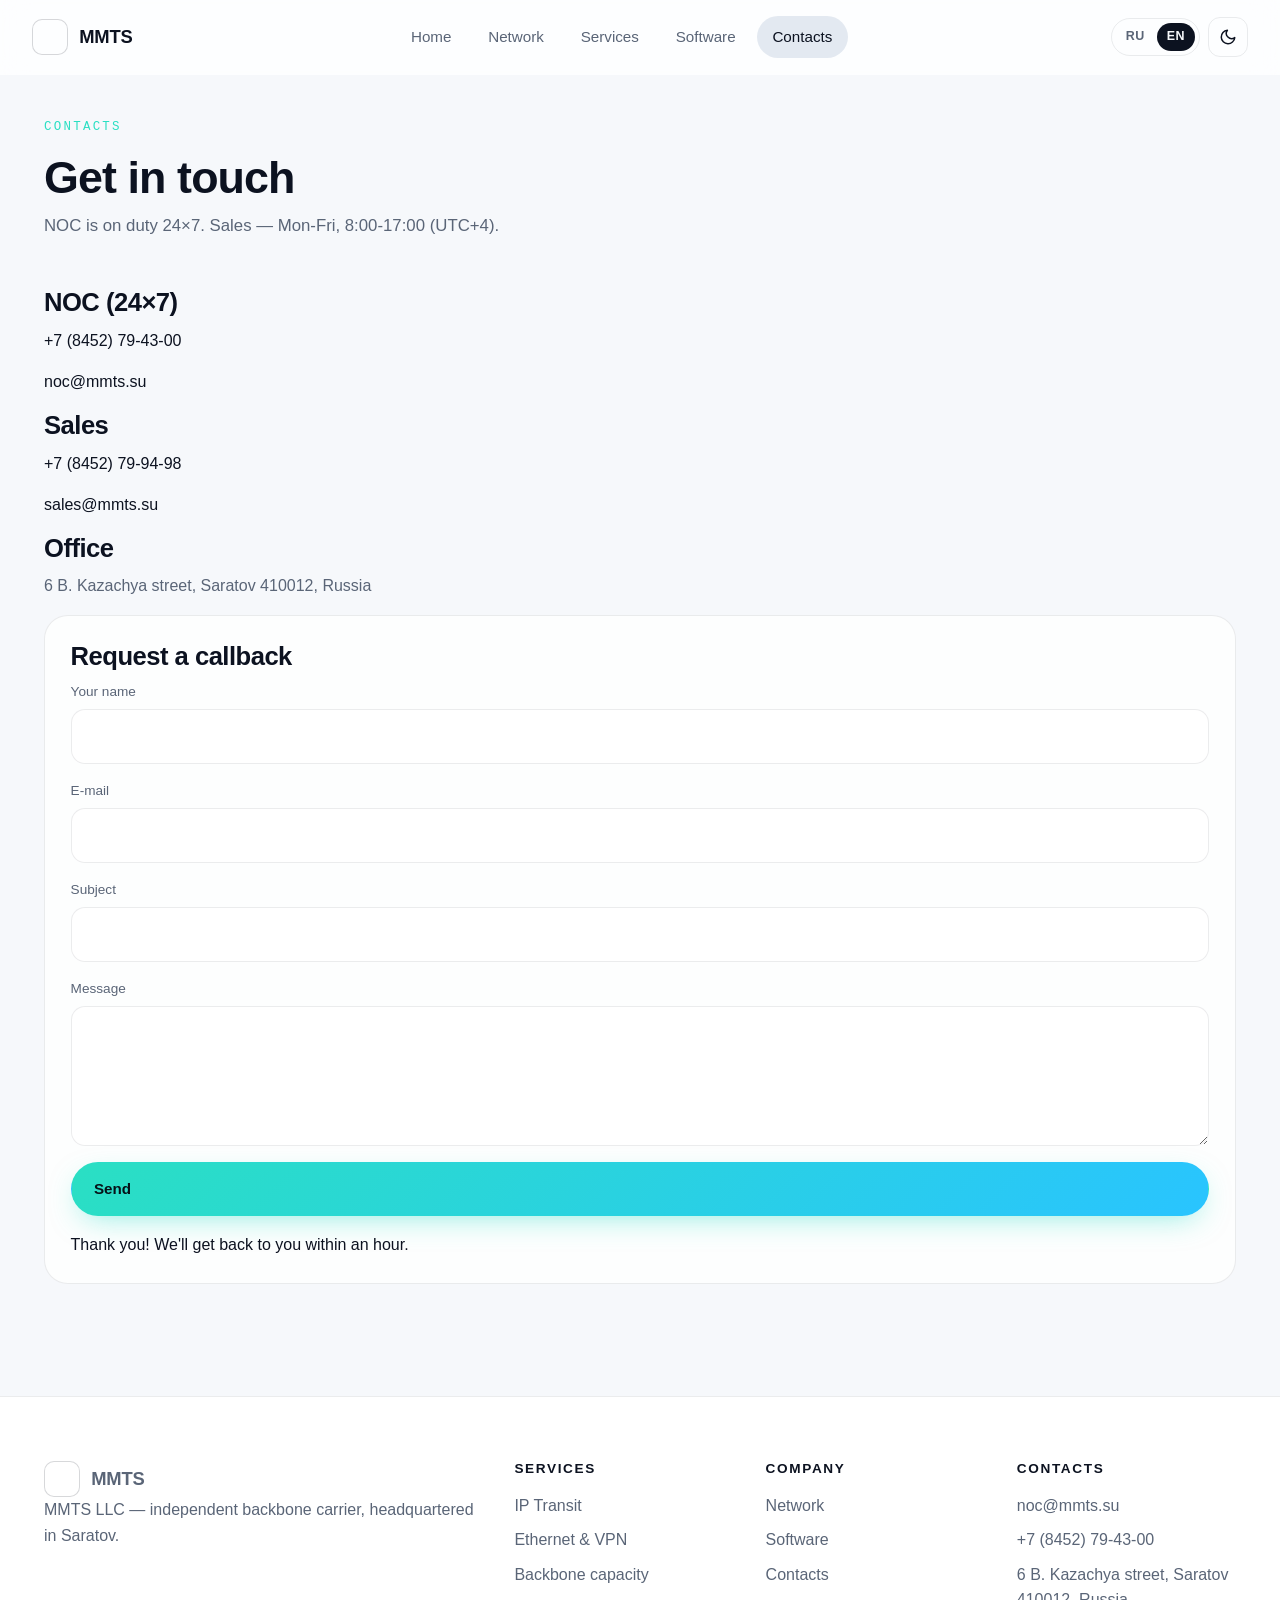
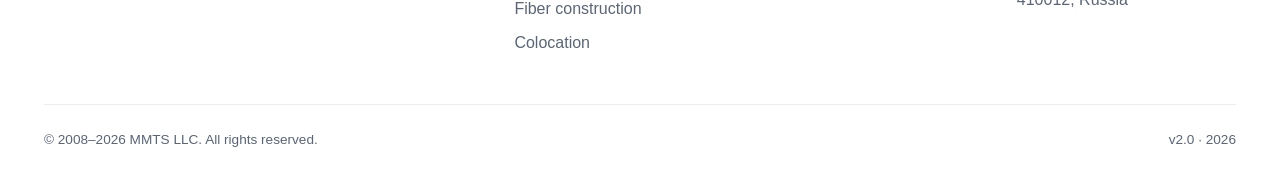
==== contacts.html @ 257562f2 "Improve globe visuals, stability, and branding assets" ====
<!doctype html>
<html lang="ru" data-theme="dark">
<head>
  <meta charset="utf-8" />
  <meta http-equiv="X-UA-Compatible" content="IE=edge" />
  <meta name="viewport" content="width=device-width, initial-scale=1, viewport-fit=cover" />
  <meta name="referrer" content="strict-origin-when-cross-origin" />
  <meta name="color-scheme" content="dark light" />
  <meta http-equiv="Content-Security-Policy"
        content="default-src 'self';
                 base-uri 'self';
                 object-src 'none';
                 frame-ancestors 'none';
                 form-action 'self' mailto:;
                 img-src 'self' data: blob: https://unpkg.com https://mmts.su http://mmts.su;
                 font-src 'self' data:;
                 style-src 'self';
                 script-src 'self';
                 connect-src 'self';
                 worker-src 'self' blob:;
                 upgrade-insecure-requests" />

  <title data-i18n="meta.title.contacts">Контакты — MMTS</title>
  <meta name="description" content="Contact MMTS — NOC 24/7, sales, office in Saratov." />

  <link rel="icon" href="http://mmts.su/wp-content/uploads/2016/11/favicon.png" />
  <link rel="stylesheet" href="assets/css/style.css" />
  <style>
    .ct-grid { display:grid; grid-template-columns: 1.1fr 1fr; gap: 1.5rem; align-items: start; }
    @media (max-width: 820px) { .ct-grid { grid-template-columns: 1fr; } }
    .ct-info { display:grid; gap: 1rem; }
    .ct-block { padding: 1.4rem; border:1px solid var(--border); border-radius: var(--radius-lg); background: var(--surface); }
    .ct-block h3 { font-size: 1rem; text-transform: uppercase; letter-spacing: 0.12em; color: var(--brand); margin-bottom: .6rem; font-family: var(--font-mono); font-weight: 500; }
    .ct-block a { font-weight: 600; }
    .form__msg { padding: 0.9rem 1rem; border-radius: var(--radius); background: rgba(42,223,195,0.12); border: 1px solid rgba(42,223,195,0.4); color: var(--fg); margin-top: 1rem; display:none; }
    .form__msg.is-on { display: block; animation: pageIn 360ms var(--ease-out); }
  </style>
  <script src="assets/js/theme.js"></script>
</head>
<body>

<header class="nav" role="banner">
  <a href="index.html" class="nav__brand"><span class="nav__logo" aria-hidden="true"></span><span>MMTS</span></a>
  <nav class="nav__links" aria-label="Primary">
    <a class="nav__link" href="index.html"     data-i18n="nav.home">Главная</a>
    <a class="nav__link" href="network.html"   data-i18n="nav.network">Сеть</a>
    <a class="nav__link" href="services.html"  data-i18n="nav.services">Услуги</a>
    <a class="nav__link" href="software.html"  data-i18n="nav.software">Software</a>
    <a class="nav__link" href="contacts.html"  data-i18n="nav.contacts">Контакты</a>
  </nav>
  <div class="nav__tools">
    <div class="lang-toggle" role="group" aria-label="Language">
      <button type="button" data-lang="ru">RU</button>
      <button type="button" data-lang="en">EN</button>
    </div>
    <button type="button" class="icon-btn" data-theme-toggle aria-label="Toggle theme">
      <svg width="18" height="18" viewBox="0 0 24 24" fill="none" stroke="currentColor" stroke-width="2" stroke-linecap="round" stroke-linejoin="round" aria-hidden="true"><path d="M21 12.79A9 9 0 1 1 11.21 3 7 7 0 0 0 21 12.79z"/></svg>
    </button>
    <button type="button" class="nav__burger" aria-expanded="false" aria-label="Menu">
      <svg width="20" height="20" viewBox="0 0 24 24" fill="none" stroke="currentColor" stroke-width="2" stroke-linecap="round" aria-hidden="true"><line x1="3" y1="6" x2="21" y2="6"/><line x1="3" y1="12" x2="21" y2="12"/><line x1="3" y1="18" x2="21" y2="18"/></svg>
    </button>
  </div>
</header>

<main id="main">
  <section class="section" style="padding-top:8rem">
    <div class="container">
      <header class="section__head reveal">
        <span class="section__eyebrow" data-i18n="nav.contacts">Контакты</span>
        <h1 class="section__title" data-i18n="ctc.title">Связаться с MMTS</h1>
        <p class="section__sub" data-i18n="ctc.sub">NOC работает 24×7. Коммерческий отдел — пн-пт, 8:00-17:00 (UTC+4).</p>
      </header>

      <div class="ct-grid">
        <div class="ct-info reveal">
          <div class="ct-block">
            <h3 data-i18n="ctc.noc">NOC (24×7)</h3>
            <p><a href="tel:+78452794300">+7 (8452) 79-43-00</a></p>
            <p><a href="mailto:noc@mmts.su" rel="noopener noreferrer">noc@mmts.su</a></p>
          </div>
          <div class="ct-block">
            <h3 data-i18n="ctc.sales">Коммерческий отдел</h3>
            <p><a href="tel:+78452799498">+7 (8452) 79-94-98</a></p>
            <p><a href="mailto:sales@mmts.su" rel="noopener noreferrer">sales@mmts.su</a></p>
          </div>
          <div class="ct-block">
            <h3 data-i18n="ctc.office">Офис</h3>
            <p data-i18n="ctc.officeAddr" class="muted">г. Саратов, 410012, ул. Большая Казачья, 6</p>
          </div>
        </div>

        <div class="card reveal" data-delay="1">
          <h3 data-i18n="ctc.callback" style="margin-bottom:1rem">Заказ обратного звонка</h3>
          <!-- Static-site safe: form opens user's mail client via mailto;
               there's no server-side endpoint to attack. JS sanitizes input
               and uses encodeURIComponent before mailto navigation. -->
          <form id="cbForm" class="form" autocomplete="off" novalidate>
            <div class="form__field">
              <label class="form__label" for="cbName" data-i18n="ctc.form.name">Ваше имя</label>
              <input class="form__input" id="cbName" name="name" type="text" maxlength="80" required pattern="[^<>]{2,80}" />
            </div>
            <div class="form__field">
              <label class="form__label" for="cbEmail" data-i18n="ctc.form.email">E-mail</label>
              <input class="form__input" id="cbEmail" name="email" type="email" maxlength="120" required />
            </div>
            <div class="form__field">
              <label class="form__label" for="cbSubject" data-i18n="ctc.form.subject">Тема</label>
              <input class="form__input" id="cbSubject" name="subject" type="text" maxlength="120" />
            </div>
            <div class="form__field">
              <label class="form__label" for="cbMsg" data-i18n="ctc.form.message">Сообщение</label>
              <textarea class="form__textarea" id="cbMsg" name="message" maxlength="2000" required></textarea>
            </div>
            <button class="btn btn--primary" type="submit"><span data-i18n="common.send">Отправить</span></button>
            <div id="cbMsgOk" class="form__msg" role="status" data-i18n="ctc.sent" aria-live="polite">Спасибо! Мы свяжемся с вами в течение часа.</div>
          </form>
        </div>
      </div>
    </div>
  </section>
</main>

<footer class="footer">
  <div class="container">
    <div class="footer__grid">
      <div>
        <div class="nav__brand" style="margin-bottom:1rem"><span class="nav__logo" aria-hidden="true"></span><span>MMTS</span></div>
        <p data-i18n="ftr.aboutText" class="muted" style="max-width:32ch">MMTS LLC — независимый магистральный оператор.</p>
      </div>
      <div><h4 data-i18n="ftr.services">Услуги</h4><ul>
        <li><a href="services.html#iptransit"  data-i18n="svc.iptransit.title">IP-транзит</a></li>
        <li><a href="services.html#ethernet"   data-i18n="svc.ethernet.title">Ethernet & VPN</a></li>
        <li><a href="services.html#capacity"   data-i18n="svc.capacity.title">Магистральные ёмкости</a></li>
        <li><a href="services.html#fiber"      data-i18n="svc.fiber.title">Строительство ВОЛС</a></li>
        <li><a href="services.html#colocation" data-i18n="svc.colocation.title">Размещение</a></li>
      </ul></div>
      <div><h4 data-i18n="ftr.company">Компания</h4><ul>
        <li><a href="network.html"  data-i18n="nav.network">Сеть</a></li>
        <li><a href="software.html" data-i18n="nav.software">Software</a></li>
        <li><a href="contacts.html" data-i18n="nav.contacts">Контакты</a></li>
      </ul></div>
      <div><h4 data-i18n="ftr.connect">Контакты</h4><ul>
        <li><a href="mailto:noc@mmts.su">noc@mmts.su</a></li>
        <li><a href="tel:+78452794300">+7 (8452) 79-43-00</a></li>
        <li class="muted" data-i18n="ctc.officeAddr">г. Саратов, 410012, ул. Большая Казачья, 6</li>
      </ul></div>
    </div>
    <div class="footer__bottom"><span data-i18n="ftr.copy">© 2008–2026 ООО «МТТС». Все права защищены.</span><span class="muted">v2.0 · <span data-year>2026</span></span></div>
  </div>
</footer>

<script defer src="assets/js/i18n.js"></script>
<script defer src="assets/js/main.js"></script>
<script defer src="assets/js/contacts.js"></script>
</body>
</html>
---- assets/css/style.css ----
/* =========================================================
   MMTS — Design System
   Tokens, themes, layout, components, transitions, animations
   ========================================================= */

:root {
  /* Brand */
  --brand: #2adfc3;
  --brand-2: #29c4ff;
  --brand-3: #6f6cff;
  --accent: #b4183d;

  /* Type */
  --font-sans: "Inter", "Manrope", -apple-system, BlinkMacSystemFont, "Segoe UI",
    Roboto, "Helvetica Neue", Arial, sans-serif;
  --font-display: "Manrope", "Inter", -apple-system, sans-serif;
  --font-mono: "JetBrains Mono", ui-monospace, "SF Mono", Menlo, monospace;

  /* Sizing */
  --container: 1240px;
  --container-wide: 1480px;
  --radius-sm: 8px;
  --radius: 14px;
  --radius-lg: 24px;
  --radius-xl: 32px;

  /* Motion */
  --ease-out: cubic-bezier(0.16, 1, 0.3, 1);
  --ease-in-out: cubic-bezier(0.65, 0, 0.35, 1);
  --t-fast: 180ms;
  --t-med: 360ms;
  --t-slow: 720ms;

  /* z-index */
  --z-nav: 90;
  --z-overlay: 100;
  --z-modal: 200;

  color-scheme: light dark;
}

/* ---- Theme: Dark (default if system prefers dark) ---- */
[data-theme="dark"] {
  --bg: #07090d;
  --bg-1: #0b0f15;
  --bg-2: #11161e;
  --bg-3: #181f29;
  --surface: rgba(20, 26, 36, 0.72);
  --surface-strong: rgba(20, 26, 36, 0.92);
  --border: rgba(255, 255, 255, 0.08);
  --border-strong: rgba(255, 255, 255, 0.16);
  --fg: #e7ecf3;
  --fg-muted: #8a93a4;
  --fg-dim: #5b6270;
  --shadow-soft: 0 30px 80px -20px rgba(0, 0, 0, 0.6);
  --shadow-glow: 0 0 60px -10px rgba(42, 223, 195, 0.35);
  --grad-hero: radial-gradient(ellipse at 50% 110%, rgba(42, 223, 195, 0.18), transparent 60%),
    radial-gradient(ellipse at 80% 20%, rgba(111, 108, 255, 0.16), transparent 55%),
    linear-gradient(180deg, #07090d 0%, #0b0f15 100%);
  --noise-opacity: 0.06;
  --globe-color: #0d1218;
  --globe-atmosphere: #2adfc3;
  --globe-arc: #2adfc3;
  --globe-point: #6ff5dd;
  --globe-graticule: rgba(255, 255, 255, 0.07);
}

/* ---- Theme: Light ---- */
[data-theme="light"] {
  --bg: #f6f8fb;
  --bg-1: #ffffff;
  --bg-2: #eef2f7;
  --bg-3: #e3e9f1;
  --surface: rgba(255, 255, 255, 0.78);
  --surface-strong: rgba(255, 255, 255, 0.95);
  --border: rgba(10, 16, 28, 0.08);
  --border-strong: rgba(10, 16, 28, 0.16);
  --fg: #0c1220;
  --fg-muted: #5a6577;
  --fg-dim: #8b94a4;
  --shadow-soft: 0 20px 60px -20px rgba(13, 30, 60, 0.18);
  --shadow-glow: 0 0 60px -10px rgba(41, 196, 255, 0.4);
  --grad-hero: radial-gradient(ellipse at 50% 110%, rgba(41, 196, 255, 0.18), transparent 60%),
    radial-gradient(ellipse at 80% 20%, rgba(111, 108, 255, 0.12), transparent 55%),
    linear-gradient(180deg, #f6f8fb 0%, #eaf0f7 100%);
  --noise-opacity: 0.04;
  --globe-color: #c9d7e6;
  --globe-atmosphere: #2ab8ff;
  --globe-arc: #00b7b0;
  --globe-point: #0c67cf;
  --globe-graticule: rgba(10, 16, 28, 0.12);
}

/* =========================================================
   Reset & base
   ========================================================= */
*, *::before, *::after { box-sizing: border-box; }
html { scroll-behavior: smooth; -webkit-text-size-adjust: 100%; }
body {
  margin: 0;
  font-family: var(--font-sans);
  font-size: 16px;
  line-height: 1.6;
  color: var(--fg);
  background: var(--bg);
  -webkit-font-smoothing: antialiased;
  -moz-osx-font-smoothing: grayscale;
  overflow-x: hidden;
  transition: background var(--t-med) var(--ease-out), color var(--t-med) var(--ease-out);
}
img, svg, video { max-width: 100%; display: block; }
a { color: inherit; text-decoration: none; transition: color var(--t-fast) var(--ease-out); }
a:hover { color: var(--brand); }
button { font: inherit; cursor: pointer; }
h1, h2, h3, h4, h5 { font-family: var(--font-display); margin: 0 0 0.4em; line-height: 1.15; letter-spacing: -0.02em; }
h1 { font-size: clamp(2.4rem, 5.6vw, 4.6rem); font-weight: 700; }
h2 { font-size: clamp(1.8rem, 3.6vw, 2.8rem); font-weight: 700; }
h3 { font-size: clamp(1.25rem, 2.2vw, 1.6rem); font-weight: 600; }
p  { margin: 0 0 1em; color: var(--fg); }
.muted { color: var(--fg-muted); }
hr { border: 0; height: 1px; background: var(--border); margin: 4rem 0; }
::selection { background: var(--brand); color: #06121a; }

/* =========================================================
   Layout
   ========================================================= */
.container { width: 100%; max-width: var(--container); margin: 0 auto; padding: 0 1.5rem; }
.container--wide { max-width: var(--container-wide); }
.section { padding: clamp(4rem, 9vw, 7rem) 0; position: relative; }
.section--tight { padding: clamp(2.5rem, 5vw, 4rem) 0; }
.row { display: grid; gap: 1.5rem; }
.row--2 { grid-template-columns: repeat(2, minmax(0, 1fr)); }
.row--3 { grid-template-columns: repeat(3, minmax(0, 1fr)); }
.row--4 { grid-template-columns: repeat(4, minmax(0, 1fr)); }
@media (max-width: 900px) {
  .row--3, .row--4 { grid-template-columns: repeat(2, minmax(0, 1fr)); }
}
@media (max-width: 620px) {
  .row--2, .row--3, .row--4 { grid-template-columns: 1fr; }
}

/* =========================================================
   Header / Navigation
   ========================================================= */
.nav {
  position: fixed; inset: 0 0 auto 0; z-index: var(--z-nav);
  display: flex; align-items: center; justify-content: space-between;
  padding: 1rem 2rem;
  backdrop-filter: blur(14px) saturate(160%);
  -webkit-backdrop-filter: blur(14px) saturate(160%);
  background: var(--surface);
  border-bottom: 1px solid transparent;
  transition: background var(--t-med) var(--ease-out), border-color var(--t-med) var(--ease-out), padding var(--t-med) var(--ease-out);
}
.nav.is-scrolled {
  background: var(--surface-strong);
  border-bottom-color: var(--border);
  padding-top: 0.65rem;
  padding-bottom: 0.65rem;
}
.nav__brand {
  display: flex; align-items: center; gap: 0.7rem;
  font-family: var(--font-display); font-weight: 800; letter-spacing: -0.01em;
  font-size: 1.15rem;
}
.nav__logo {
  width: 36px;
  height: 36px;
  border-radius: 10px;
  background: center / cover no-repeat url("http://mmts.su/wp-content/uploads/2016/11/favicon.png");
  box-shadow: 0 0 0 1px var(--border-strong) inset;
  flex-shrink: 0;
}
.nav__links { display: flex; gap: 0.4rem; align-items: center; }
.nav__link {
  padding: 0.55rem 0.95rem; border-radius: 999px; font-size: 0.95rem; font-weight: 500;
  color: var(--fg-muted); transition: color var(--t-fast), background var(--t-fast);
}
.nav__link:hover, .nav__link.is-active { color: var(--fg); background: var(--bg-3); }
.nav__tools { display: flex; gap: 0.5rem; align-items: center; }
.nav__burger { display: none; width: 40px; height: 40px; border-radius: 10px; background: transparent; border: 1px solid var(--border); color: var(--fg); align-items: center; justify-content: center; }

.icon-btn {
  width: 40px; height: 40px; border-radius: 12px;
  display: inline-flex; align-items: center; justify-content: center;
  background: transparent; color: var(--fg);
  border: 1px solid var(--border);
  transition: background var(--t-fast), border-color var(--t-fast), transform var(--t-fast);
}
.icon-btn:hover { background: var(--bg-3); border-color: var(--border-strong); transform: translateY(-1px); }

.lang-toggle {
  display: inline-flex; align-items: center;
  background: transparent; border: 1px solid var(--border); border-radius: 999px;
  padding: 4px; gap: 2px;
}
.lang-toggle button {
  border: 0; background: transparent; color: var(--fg-muted);
  padding: 4px 10px; border-radius: 999px; font-weight: 600; font-size: 0.78rem;
  letter-spacing: 0.04em;
}
.lang-toggle button.is-active { background: var(--fg); color: var(--bg); }

@media (max-width: 980px) {
  .nav { padding: 0.7rem 1rem; }
  .nav__links {
    position: fixed; inset: 64px 0 auto 0;
    flex-direction: column; align-items: stretch; gap: 0;
    background: var(--surface-strong); backdrop-filter: blur(20px);
    padding: 1rem; border-bottom: 1px solid var(--border);
    transform: translateY(-110%); transition: transform var(--t-med) var(--ease-out);
  }
  .nav__links.is-open { transform: translateY(0); }
  .nav__link { padding: 0.85rem 1rem; border-radius: 12px; }
  .nav__burger { display: inline-flex; }
}

/* =========================================================
   Buttons
   ========================================================= */
.btn {
  display: inline-flex; align-items: center; gap: 0.55rem;
  padding: 0.85rem 1.4rem; border-radius: 999px;
  font-weight: 600; font-size: 0.95rem;
  border: 1px solid transparent; cursor: pointer;
  transition: transform var(--t-fast), background var(--t-fast), border-color var(--t-fast), box-shadow var(--t-fast), color var(--t-fast);
}
.btn:hover { transform: translateY(-1px); }
.btn:active { transform: translateY(0); }
.btn--primary {
  background: linear-gradient(135deg, var(--brand) 0%, var(--brand-2) 100%);
  color: #061218;
  box-shadow: 0 10px 30px -10px rgba(42, 223, 195, 0.55);
}
.btn--primary:hover {
  color: #061218;
  box-shadow: 0 16px 40px -12px rgba(42, 223, 195, 0.7);
}
.btn--ghost {
  background: transparent; color: var(--fg);
  border-color: var(--border-strong);
}
.btn--ghost:hover { background: var(--bg-3); }

.btn__arrow { transition: transform var(--t-fast) var(--ease-out); }
.btn:hover .btn__arrow { transform: translateX(3px); }

/* =========================================================
   Hero
   ========================================================= */
.hero {
  position: relative;
  min-height: 100svh;
  display: flex; align-items: center;
  padding-top: 9rem; padding-bottom: 4rem;
  overflow: hidden;
  background: var(--grad-hero);
  isolation: isolate;
}
.hero__inner { position: relative; z-index: 2; max-width: 880px; }
.hero__eyebrow {
  display: inline-flex; align-items: center; gap: 0.55rem;
  padding: 0.45rem 0.9rem; border-radius: 999px;
  background: var(--surface); border: 1px solid var(--border);
  font-size: 0.82rem; color: var(--fg-muted); margin-bottom: 1.5rem;
  font-weight: 500;
}
.hero__eyebrow .dot {
  width: 8px; height: 8px; border-radius: 50%; background: var(--brand);
  box-shadow: 0 0 0 4px rgba(42, 223, 195, 0.18);
  animation: pulseDot 2.4s ease-in-out infinite;
}
@keyframes pulseDot {
  0%, 100% { box-shadow: 0 0 0 0 rgba(42, 223, 195, 0.45); }
  50%      { box-shadow: 0 0 0 10px rgba(42, 223, 195, 0); }
}
.hero__title {
  font-size: clamp(2.6rem, 6.6vw, 5.4rem);
  letter-spacing: -0.035em; line-height: 1.02;
  margin-bottom: 1.4rem;
}
.hero__title .grad {
  background: linear-gradient(120deg, var(--brand) 0%, var(--brand-2) 50%, var(--brand-3) 100%);
  background-size: 200% 200%;
  -webkit-background-clip: text; background-clip: text;
  color: transparent; animation: gradShift 9s ease-in-out infinite;
}
@keyframes gradShift {
  0%, 100% { background-position: 0% 50%; }
  50%      { background-position: 100% 50%; }
}
.hero__lead { font-size: clamp(1.05rem, 1.6vw, 1.25rem); color: var(--fg-muted); max-width: 620px; }
.hero__cta { display: flex; gap: 0.75rem; flex-wrap: wrap; margin-top: 2rem; }
.hero__metrics {
  margin-top: 4rem;
  display: grid; grid-template-columns: repeat(4, minmax(0, 1fr)); gap: 1rem;
  max-width: 760px;
}
.hero__metric { padding: 1rem 0; border-top: 1px solid var(--border); }
.hero__metric-value { font-family: var(--font-display); font-size: clamp(1.6rem, 2.4vw, 2.1rem); font-weight: 700; letter-spacing: -0.02em; }
.hero__metric-label { font-size: 0.85rem; color: var(--fg-muted); }
@media (max-width: 720px) {
  .hero__metrics { grid-template-columns: repeat(2, 1fr); }
}

/* Hero globe — decorative; non-interactive so it never blocks scroll on mobile */
.hero__globe {
  position: absolute;
  left: 50%;
  bottom: -38vh;
  transform: translateX(-50%);
  width: min(140vw, 1500px);
  height: min(140vw, 1500px);
  z-index: 1;
  pointer-events: none;
  -webkit-mask-image: radial-gradient(ellipse 65% 55% at 50% 35%, #000 60%, transparent 78%);
          mask-image: radial-gradient(ellipse 65% 55% at 50% 35%, #000 60%, transparent 78%);
}
.hero__globe canvas { width: 100% !important; height: 100% !important; }
@media (max-width: 720px) {
  .hero__globe { bottom: -52vw; width: 180vw; height: 180vw; }
}
/* Standalone (non-hero) globe used on /network — no mask, full visible disc */
.globe-stage {
  position: relative;
  width: 100%;
  aspect-ratio: 16 / 10;
  border-radius: var(--radius-lg);
  overflow: hidden;
  background:
    radial-gradient(ellipse at 50% 100%, rgba(42, 223, 195, 0.18), transparent 60%),
    var(--bg-2);
  border: 1px solid var(--border);
  touch-action: none; /* let OrbitControls pinch/drag freely */
}
.globe-stage canvas { width: 100% !important; height: 100% !important; }
@media (max-width: 700px) { .globe-stage { aspect-ratio: 1 / 1; } }

/* =========================================================
   Cards
   ========================================================= */
.card {
  position: relative;
  padding: 1.6rem;
  border-radius: var(--radius-lg);
  background: var(--surface);
  border: 1px solid var(--border);
  backdrop-filter: blur(10px);
  transition: transform var(--t-med) var(--ease-out), border-color var(--t-med), box-shadow var(--t-med);
  overflow: hidden;
}
.card::before {
  content: "";
  position: absolute; inset: -1px;
  border-radius: inherit;
  padding: 1px;
  background: linear-gradient(135deg, transparent 30%, rgba(42, 223, 195, 0.5), transparent 70%);
  -webkit-mask: linear-gradient(#000 0 0) content-box, linear-gradient(#000 0 0);
          mask: linear-gradient(#000 0 0) content-box, linear-gradient(#000 0 0);
  -webkit-mask-composite: xor; mask-composite: exclude;
  opacity: 0; transition: opacity var(--t-med) var(--ease-out);
  pointer-events: none;
}
.card:hover { transform: translateY(-4px); border-color: var(--border-strong); box-shadow: var(--shadow-soft); }
.card:hover::before { opacity: 1; }
.card__icon {
  width: 48px; height: 48px; border-radius: 14px;
  background: linear-gradient(135deg, rgba(42, 223, 195, 0.2), rgba(41, 196, 255, 0.16));
  display: grid; place-items: center; color: var(--brand);
  margin-bottom: 1rem; border: 1px solid var(--border);
}
.card__title { font-size: 1.15rem; margin-bottom: 0.5rem; }
.card__text { color: var(--fg-muted); font-size: 0.95rem; margin: 0; }
.card__link {
  display: inline-flex; align-items: center; gap: 0.4rem; margin-top: 1rem;
  font-weight: 600; color: var(--brand);
  font-size: 0.9rem;
}
.card__link svg { transition: transform var(--t-fast); }
.card__link:hover svg { transform: translateX(3px); }

/* =========================================================
   Section heading
   ========================================================= */
.section__head { max-width: 720px; margin-bottom: 3rem; }
.section__eyebrow {
  display: inline-block;
  font-family: var(--font-mono); font-size: 0.78rem; font-weight: 500;
  color: var(--brand); text-transform: uppercase; letter-spacing: 0.18em;
  margin-bottom: 0.9rem;
}
.section__title { font-size: clamp(1.9rem, 3.6vw, 2.8rem); margin-bottom: 0.6rem; }
.section__sub { color: var(--fg-muted); font-size: 1.05rem; }

/* =========================================================
   POP / network list
   ========================================================= */
.pop-list { display: grid; gap: 0.6rem; }
.pop-item {
  display: grid; grid-template-columns: 14px 1fr auto; gap: 0.9rem;
  align-items: center; padding: 0.9rem 1.1rem;
  border: 1px solid var(--border); border-radius: var(--radius);
  background: var(--surface);
  transition: border-color var(--t-fast), background var(--t-fast), transform var(--t-fast);
  cursor: pointer;
}
.pop-item:hover { border-color: var(--brand); transform: translateX(2px); }
.pop-item .dot { width: 10px; height: 10px; border-radius: 50%; }
.pop-item .dot--ready { background: #ff4d6a; box-shadow: 0 0 0 3px rgba(255, 77, 106, 0.18); }
.pop-item .dot--soon  { background: #ffb547; box-shadow: 0 0 0 3px rgba(255, 181, 71, 0.18); }
.pop-item .dot--colo  { background: #2adfc3; box-shadow: 0 0 0 3px rgba(42, 223, 195, 0.18); }
.pop-item__name { font-weight: 600; }
.pop-item__country { color: var(--fg-muted); font-size: 0.85rem; }

.legend { display: flex; gap: 1rem; flex-wrap: wrap; margin-bottom: 1.2rem; }
.legend__item { display: inline-flex; align-items: center; gap: 0.55rem; font-size: 0.9rem; color: var(--fg-muted); }
.legend__item .dot { width: 10px; height: 10px; border-radius: 50%; }

/* =========================================================
   Forms
   ========================================================= */
.form { display: grid; gap: 1rem; }
.form__field { display: grid; gap: 0.4rem; }
.form__label { font-size: 0.85rem; color: var(--fg-muted); font-weight: 500; }
.form__input, .form__textarea {
  appearance: none; -webkit-appearance: none;
  border: 1px solid var(--border); background: var(--bg-1); color: var(--fg);
  border-radius: var(--radius); padding: 0.85rem 1rem; font: inherit;
  transition: border-color var(--t-fast), box-shadow var(--t-fast);
}
.form__input:focus, .form__textarea:focus {
  outline: 0; border-color: var(--brand);
  box-shadow: 0 0 0 4px rgba(42, 223, 195, 0.15);
}
.form__textarea { min-height: 140px; resize: vertical; }

/* =========================================================
   Footer
   ========================================================= */
.footer {
  border-top: 1px solid var(--border);
  padding: 4rem 0 2rem;
  background: var(--bg-1);
  color: var(--fg-muted);
}
.footer__grid { display: grid; grid-template-columns: 2fr repeat(3, 1fr); gap: 2rem; }
@media (max-width: 800px) { .footer__grid { grid-template-columns: 1fr 1fr; } }
@media (max-width: 480px) { .footer__grid { grid-template-columns: 1fr; } }
.footer h4 { color: var(--fg); font-size: 0.85rem; text-transform: uppercase; letter-spacing: 0.12em; margin-bottom: 1rem; }
.footer ul { list-style: none; padding: 0; margin: 0; display: grid; gap: 0.55rem; }
.footer a:hover { color: var(--fg); }
.footer__bottom {
  margin-top: 3rem; padding-top: 1.5rem;
  border-top: 1px solid var(--border);
  display: flex; justify-content: space-between; flex-wrap: wrap; gap: 1rem;
  font-size: 0.85rem;
}

/* =========================================================
   Page transition (View Transitions API + JS fallback)
   ========================================================= */
.page-mask {
  position: fixed; inset: 0; z-index: var(--z-overlay);
  background: var(--bg);
  transform-origin: top;
  transform: scaleY(0);
  pointer-events: none;
  transition: transform var(--t-med) var(--ease-in-out);
}
.page-mask.is-out { transform: scaleY(1); transform-origin: bottom; }
.page-mask.is-in  { transform: scaleY(0); transform-origin: top; }

main {
  animation: pageIn var(--t-slow) var(--ease-out) both;
}
@keyframes pageIn {
  from { opacity: 0; transform: translateY(14px); filter: blur(4px); }
  to   { opacity: 1; transform: translateY(0); filter: blur(0); }
}

/* Reveal-on-scroll */
.reveal {
  opacity: 0; transform: translateY(24px);
  transition: opacity 800ms var(--ease-out), transform 800ms var(--ease-out);
  will-change: opacity, transform;
}
.reveal.is-visible { opacity: 1; transform: translateY(0); }
.reveal[data-delay="1"] { transition-delay: 80ms; }
.reveal[data-delay="2"] { transition-delay: 160ms; }
.reveal[data-delay="3"] { transition-delay: 240ms; }
.reveal[data-delay="4"] { transition-delay: 320ms; }

/* Marquee tag list */
.marquee {
  position: relative; overflow: hidden; mask: linear-gradient(90deg, transparent, #000 8%, #000 92%, transparent);
}
.marquee__track { display: inline-flex; gap: 2.5rem; padding: 1rem 0; animation: marquee 35s linear infinite; }
.marquee__item { display: inline-flex; align-items: center; gap: 0.6rem; color: var(--fg-muted); font-weight: 500; white-space: nowrap; }
@keyframes marquee { from { transform: translateX(0); } to { transform: translateX(-50%); } }

/* Reduced motion */
@media (prefers-reduced-motion: reduce) {
  *, *::before, *::after { animation-duration: 0.01ms !important; transition-duration: 0.01ms !important; }
  .reveal { opacity: 1; transform: none; }
}

/* =========================================================
   Misc
   ========================================================= */
.tag {
  display: inline-flex; align-items: center; gap: 0.4rem;
  padding: 0.3rem 0.7rem; border-radius: 999px;
  font-size: 0.78rem; color: var(--fg-muted);
  border: 1px solid var(--border);
}
.kbd {
  font-family: var(--font-mono); font-size: 0.78rem;
  padding: 0.15rem 0.45rem; border-radius: 6px;
  background: var(--bg-3); border: 1px solid var(--border);
}
.divider-grad {
  height: 1px; background: linear-gradient(90deg, transparent, var(--border-strong), transparent);
  margin: 0;
}
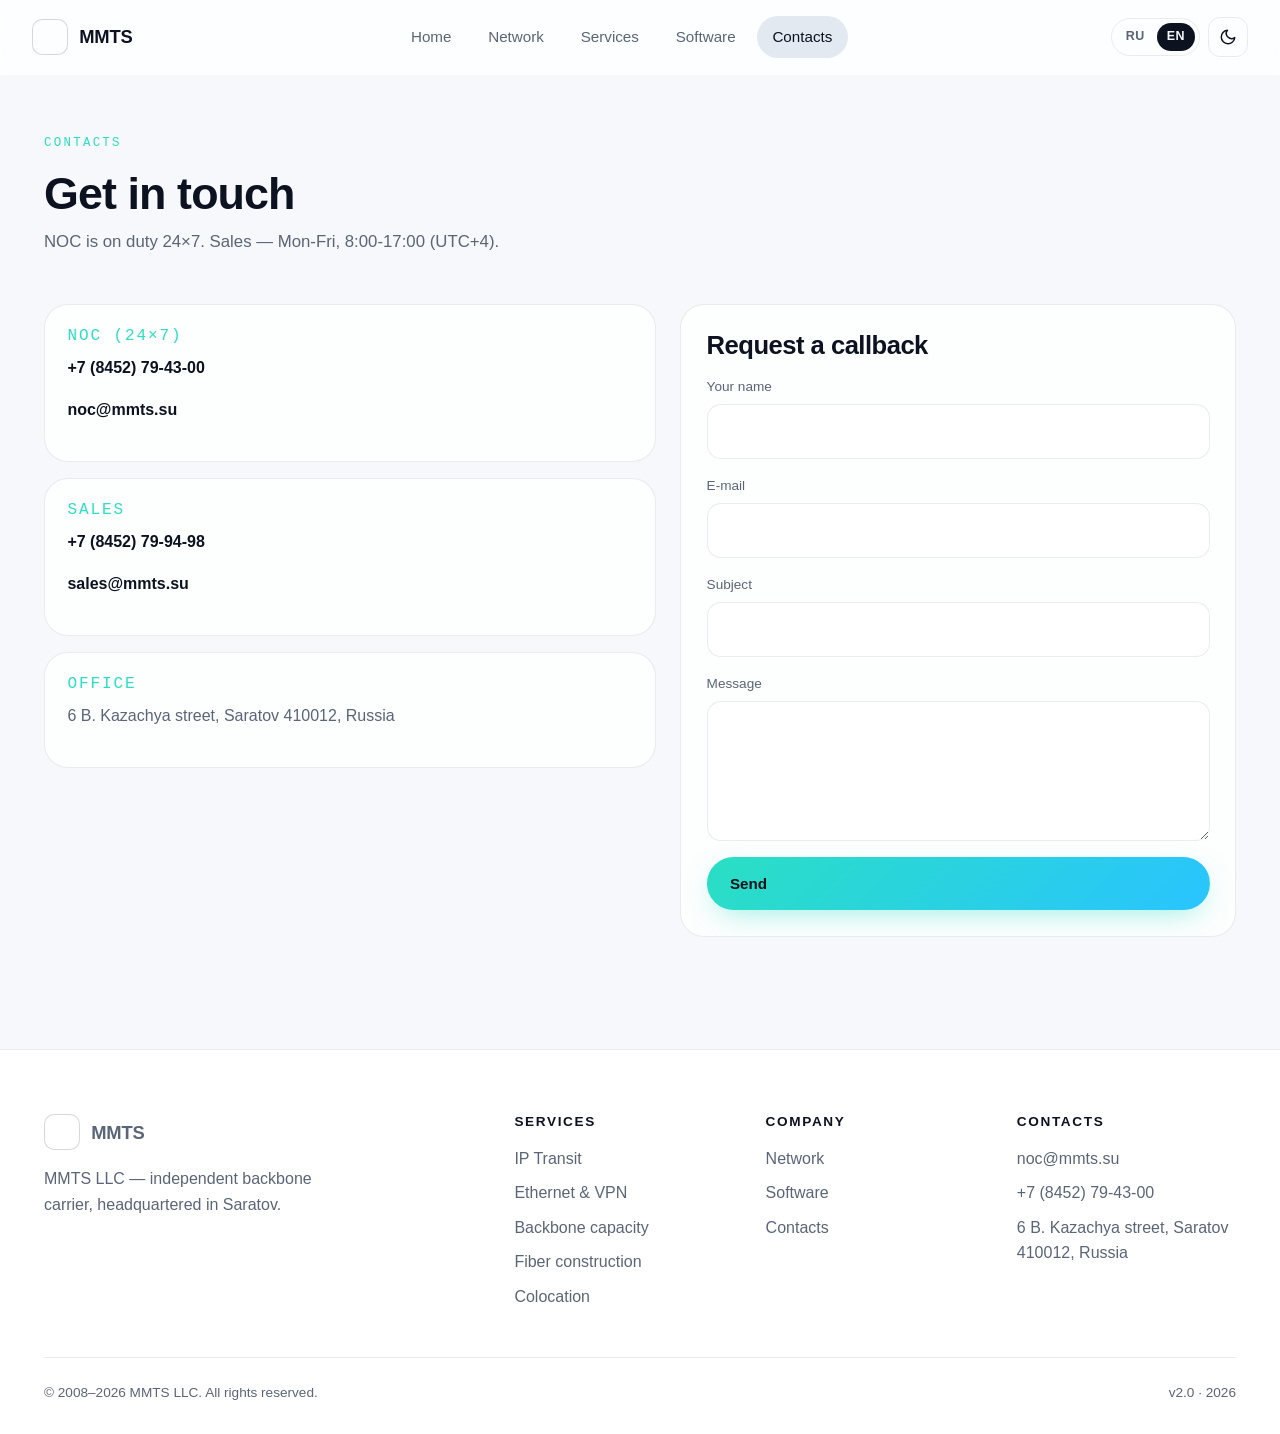
==== commit 369fdb74: "Optimize globe performance and fix CSP/logo UI regressions" ====
--- a/contacts.html
+++ b/contacts.html
@@ -12,9 +12,9 @@
                  object-src 'none';
                  frame-ancestors 'none';
                  form-action 'self' mailto:;
-                 img-src 'self' data: blob: https://unpkg.com https://mmts.su http://mmts.su;
+                 img-src 'self' data: blob: https://unpkg.com https://mmts.su;
                  font-src 'self' data:;
-                 style-src 'self';
+                 style-src 'self' 'unsafe-inline';
                  script-src 'self';
                  connect-src 'self';
                  worker-src 'self' blob:;
@@ -23,7 +23,7 @@
   <title data-i18n="meta.title.contacts">Контакты — MMTS</title>
   <meta name="description" content="Contact MMTS — NOC 24/7, sales, office in Saratov." />
 
-  <link rel="icon" href="http://mmts.su/wp-content/uploads/2016/11/favicon.png" />
+  <link rel="icon" href="https://mmts.su/wp-content/uploads/2016/11/favicon.png" />
   <link rel="stylesheet" href="assets/css/style.css" />
   <style>
     .ct-grid { display:grid; grid-template-columns: 1.1fr 1fr; gap: 1.5rem; align-items: start; }
--- a/assets/css/style.css
+++ b/assets/css/style.css
@@ -167,7 +167,7 @@
   width: 36px;
   height: 36px;
   border-radius: 10px;
-  background: center / cover no-repeat url("http://mmts.su/wp-content/uploads/2016/11/favicon.png");
+  background: center / cover no-repeat url("https://mmts.su/wp-content/uploads/2016/11/favicon.png");
   box-shadow: 0 0 0 1px var(--border-strong) inset;
   flex-shrink: 0;
 }
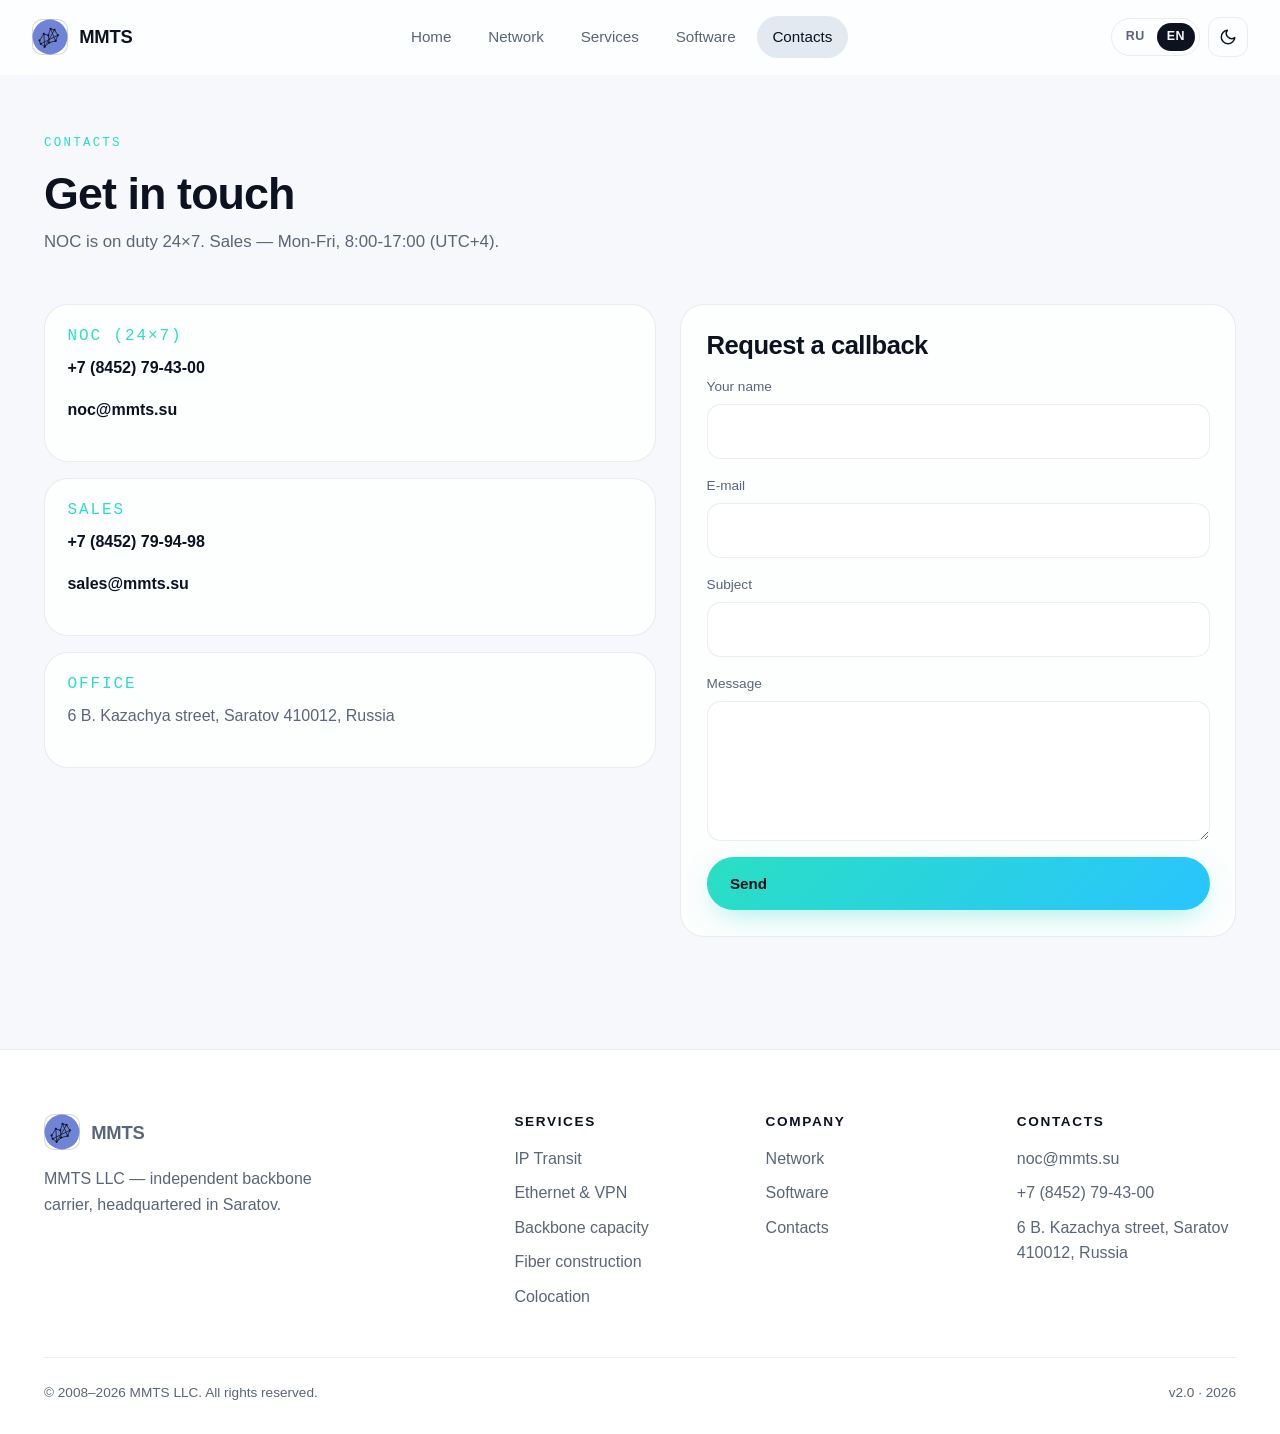
==== commit 3006eead: "Use local MMTS icon for favicon and site logo" ====
--- a/contacts.html
+++ b/contacts.html
@@ -12,7 +12,7 @@
                  object-src 'none';
                  frame-ancestors 'none';
                  form-action 'self' mailto:;
-                 img-src 'self' data: blob: https://unpkg.com https://mmts.su;
+                 img-src 'self' data: blob: https://unpkg.com https://mmts.su http://mmts.su;
                  font-src 'self' data:;
                  style-src 'self' 'unsafe-inline';
                  script-src 'self';
@@ -23,7 +23,7 @@
   <title data-i18n="meta.title.contacts">Контакты — MMTS</title>
   <meta name="description" content="Contact MMTS — NOC 24/7, sales, office in Saratov." />
 
-  <link rel="icon" href="https://mmts.su/wp-content/uploads/2016/11/favicon.png" />
+  <link rel="icon" href="assets/img/brand/mmts-icon.svg" />
   <link rel="stylesheet" href="assets/css/style.css" />
   <style>
     .ct-grid { display:grid; grid-template-columns: 1.1fr 1fr; gap: 1.5rem; align-items: start; }
--- a/assets/css/style.css
+++ b/assets/css/style.css
@@ -167,7 +167,7 @@
   width: 36px;
   height: 36px;
   border-radius: 10px;
-  background: center / cover no-repeat url("https://mmts.su/wp-content/uploads/2016/11/favicon.png");
+  background: center / cover no-repeat url("../img/brand/mmts-icon.svg");
   box-shadow: 0 0 0 1px var(--border-strong) inset;
   flex-shrink: 0;
 }
@@ -324,7 +324,8 @@
 .globe-stage {
   position: relative;
   width: 100%;
-  aspect-ratio: 16 / 10;
+  aspect-ratio: 1 / 1;
+  min-height: min(78vh, 980px);
   border-radius: var(--radius-lg);
   overflow: hidden;
   background:
@@ -334,7 +335,19 @@
   touch-action: none; /* let OrbitControls pinch/drag freely */
 }
 .globe-stage canvas { width: 100% !important; height: 100% !important; }
-@media (max-width: 700px) { .globe-stage { aspect-ratio: 1 / 1; } }
+@media (max-width: 700px) { .globe-stage { min-height: 0; } }
+
+.globe-html-label {
+  color: var(--fg);
+  font-family: "Segoe UI", "Arial", "Noto Sans", sans-serif;
+  font-size: 12px;
+  font-weight: 600;
+  letter-spacing: 0.01em;
+  text-shadow: 0 2px 8px rgba(0, 0, 0, 0.7);
+  white-space: nowrap;
+  pointer-events: none;
+  user-select: none;
+}
 
 /* =========================================================
    Cards
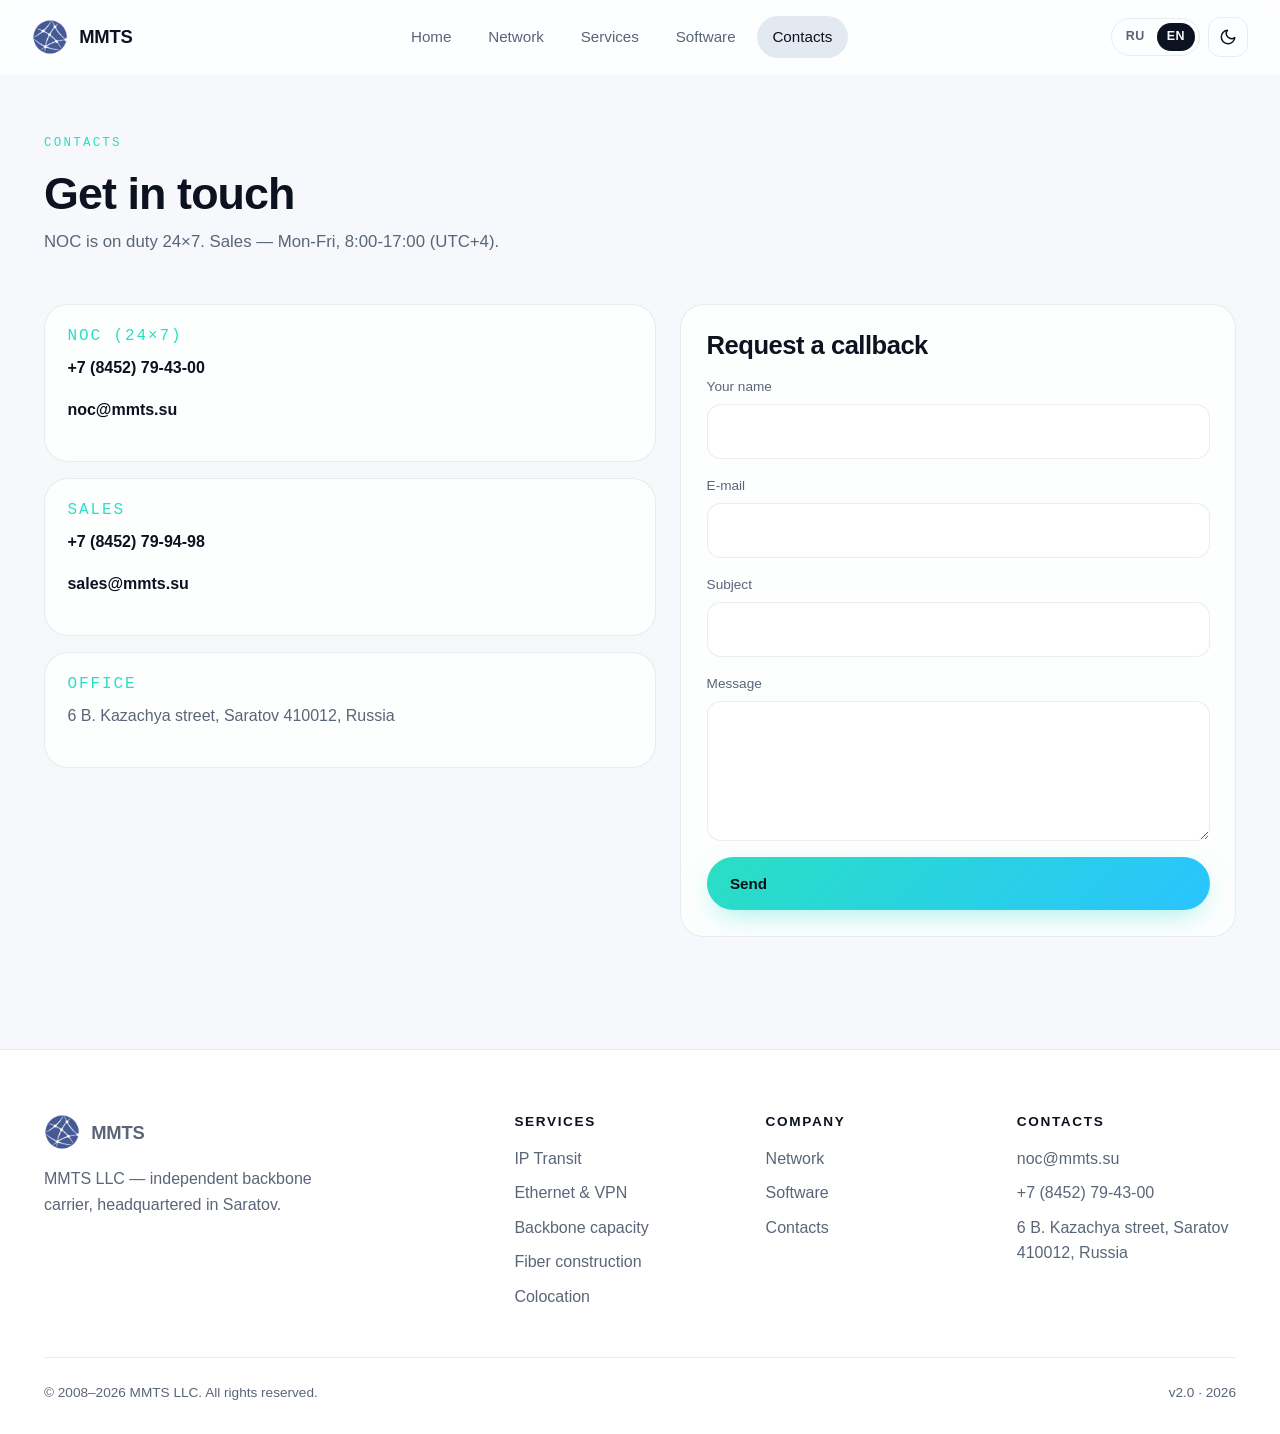
==== commit 64fc9f3b: "Globe + UI polish: parabolic packets, sun/moon, progress bars, readability - Globe: packets now sler" ====
--- a/contacts.html
+++ b/contacts.html
@@ -53,9 +53,7 @@
       <button type="button" data-lang="ru">RU</button>
       <button type="button" data-lang="en">EN</button>
     </div>
-    <button type="button" class="icon-btn" data-theme-toggle aria-label="Toggle theme">
-      <svg width="18" height="18" viewBox="0 0 24 24" fill="none" stroke="currentColor" stroke-width="2" stroke-linecap="round" stroke-linejoin="round" aria-hidden="true"><path d="M21 12.79A9 9 0 1 1 11.21 3 7 7 0 0 0 21 12.79z"/></svg>
-    </button>
+    <button type="button" class="icon-btn" data-theme-toggle data-i18n-attr="aria-label:common.theme.toggle" aria-label="Сменить тему"><svg class="icon-sun" width="18" height="18" viewBox="0 0 24 24" fill="none" stroke="currentColor" stroke-width="2" stroke-linecap="round" stroke-linejoin="round" aria-hidden="true"><circle cx="12" cy="12" r="4"/><path d="M12 2v2M12 20v2M4.93 4.93l1.41 1.41M17.66 17.66l1.41 1.41M2 12h2M20 12h2M6.34 17.66l-1.41 1.41M19.07 4.93l-1.41 1.41"/></svg><svg class="icon-moon" width="18" height="18" viewBox="0 0 24 24" fill="none" stroke="currentColor" stroke-width="2" stroke-linecap="round" stroke-linejoin="round" aria-hidden="true"><path d="M21 12.79A9 9 0 1 1 11.21 3 7 7 0 0 0 21 12.79z"/></svg></button>
     <button type="button" class="nav__burger" aria-expanded="false" aria-label="Menu">
       <svg width="20" height="20" viewBox="0 0 24 24" fill="none" stroke="currentColor" stroke-width="2" stroke-linecap="round" aria-hidden="true"><line x1="3" y1="6" x2="21" y2="6"/><line x1="3" y1="12" x2="21" y2="12"/><line x1="3" y1="18" x2="21" y2="18"/></svg>
     </button>
@@ -151,6 +149,7 @@
 
 <script defer src="assets/js/i18n.js"></script>
 <script defer src="assets/js/main.js"></script>
+<script defer src="assets/js/progress.js"></script>
 <script defer src="assets/js/contacts.js"></script>
 </body>
 </html>
--- a/assets/css/style.css
+++ b/assets/css/style.css
@@ -166,9 +166,8 @@
 .nav__logo {
   width: 36px;
   height: 36px;
-  border-radius: 10px;
-  background: center / cover no-repeat url("../img/brand/mmts-icon.svg");
-  box-shadow: 0 0 0 1px var(--border-strong) inset;
+  border-radius: 0;
+  background: center / contain no-repeat url("../img/brand/mmts-icon.svg");
   flex-shrink: 0;
 }
 .nav__links { display: flex; gap: 0.4rem; align-items: center; }
@@ -186,8 +185,25 @@
   background: transparent; color: var(--fg);
   border: 1px solid var(--border);
   transition: background var(--t-fast), border-color var(--t-fast), transform var(--t-fast);
+  position: relative;
+  overflow: hidden;
 }
 .icon-btn:hover { background: var(--bg-3); border-color: var(--border-strong); transform: translateY(-1px); }
+
+/* Sun / Moon swap on theme button.
+   In dark theme show sun (action: switch to light), in light theme show moon. */
+.icon-btn[data-theme-toggle] .icon-sun,
+.icon-btn[data-theme-toggle] .icon-moon {
+  position: absolute;
+  inset: 0;
+  margin: auto;
+  width: 18px; height: 18px;
+  transition: transform var(--t-med) var(--ease-out), opacity var(--t-med) var(--ease-out);
+}
+[data-theme="dark"]  .icon-btn[data-theme-toggle] .icon-sun  { opacity: 1; transform: rotate(0deg)   scale(1); }
+[data-theme="dark"]  .icon-btn[data-theme-toggle] .icon-moon { opacity: 0; transform: rotate(-90deg) scale(.5); }
+[data-theme="light"] .icon-btn[data-theme-toggle] .icon-sun  { opacity: 0; transform: rotate(90deg)  scale(.5); }
+[data-theme="light"] .icon-btn[data-theme-toggle] .icon-moon { opacity: 1; transform: rotate(0deg)   scale(1); }
 
 .lang-toggle {
   display: inline-flex; align-items: center;
@@ -292,15 +308,34 @@
 .hero__lead { font-size: clamp(1.05rem, 1.6vw, 1.25rem); color: var(--fg-muted); max-width: 620px; }
 .hero__cta { display: flex; gap: 0.75rem; flex-wrap: wrap; margin-top: 2rem; }
 .hero__metrics {
-  margin-top: 4rem;
-  display: grid; grid-template-columns: repeat(4, minmax(0, 1fr)); gap: 1rem;
-  max-width: 760px;
-}
-.hero__metric { padding: 1rem 0; border-top: 1px solid var(--border); }
-.hero__metric-value { font-family: var(--font-display); font-size: clamp(1.6rem, 2.4vw, 2.1rem); font-weight: 700; letter-spacing: -0.02em; }
-.hero__metric-label { font-size: 0.85rem; color: var(--fg-muted); }
+  margin-top: 3.5rem;
+  display: grid; grid-template-columns: repeat(4, minmax(0, 1fr)); gap: 0.75rem;
+  max-width: 820px;
+  position: relative; z-index: 3;
+}
+.hero__metric {
+  padding: 1rem 1.1rem;
+  border-radius: var(--radius-lg);
+  background: var(--surface-strong);
+  border: 1px solid var(--border-strong);
+  backdrop-filter: blur(14px) saturate(140%);
+  -webkit-backdrop-filter: blur(14px) saturate(140%);
+  box-shadow: 0 8px 30px -12px rgba(0,0,0,0.3);
+  transition: transform var(--t-fast) var(--ease-out), border-color var(--t-fast);
+}
+.hero__metric:hover { transform: translateY(-2px); border-color: var(--brand); }
+.hero__metric-value {
+  font-family: var(--font-display);
+  font-size: clamp(1.5rem, 2.2vw, 1.95rem);
+  font-weight: 700; letter-spacing: -0.02em;
+  background: linear-gradient(135deg, var(--brand) 0%, var(--brand-2) 100%);
+  -webkit-background-clip: text; background-clip: text;
+  color: transparent;
+  line-height: 1.1;
+}
+.hero__metric-label { font-size: 0.78rem; color: var(--fg); opacity: .85; margin-top: 2px; font-weight: 500; }
 @media (max-width: 720px) {
-  .hero__metrics { grid-template-columns: repeat(2, 1fr); }
+  .hero__metrics { grid-template-columns: repeat(2, 1fr); margin-top: 2.5rem; }
 }
 
 /* Hero globe — decorative; non-interactive so it never blocks scroll on mobile */
@@ -320,6 +355,22 @@
 @media (max-width: 720px) {
   .hero__globe { bottom: -52vw; width: 180vw; height: 180vw; }
 }
+/* On light theme: tighten the mask + add a soft vignette so text stays readable */
+[data-theme="light"] .hero__globe {
+  -webkit-mask-image: radial-gradient(ellipse 58% 48% at 50% 95%, #000 55%, transparent 82%);
+          mask-image: radial-gradient(ellipse 58% 48% at 50% 95%, #000 55%, transparent 82%);
+  opacity: 0.92;
+}
+[data-theme="light"] .hero::after {
+  content: "";
+  position: absolute; left: 0; right: 0; bottom: 0;
+  height: 35%; pointer-events: none; z-index: 1;
+  background: linear-gradient(to top,
+    rgba(246, 248, 251, 0.55) 0%,
+    rgba(246, 248, 251, 0)   100%);
+}
+[data-theme="light"] .hero__lead   { text-shadow: 0 1px 0 rgba(255,255,255,0.55); }
+[data-theme="light"] .hero__eyebrow{ background: rgba(255,255,255,0.85); }
 /* Standalone (non-hero) globe used on /network — no mask, full visible disc */
 .globe-stage {
   position: relative;
@@ -338,16 +389,25 @@
 @media (max-width: 700px) { .globe-stage { min-height: 0; } }
 
 .globe-html-label {
-  color: var(--fg);
-  font-family: "Segoe UI", "Arial", "Noto Sans", sans-serif;
-  font-size: 12px;
+  /* Always light text on a dark pill — readable over both dark and light Earth textures */
+  color: #ffffff;
+  font-family: var(--font-sans);
+  font-size: 11.5px;
   font-weight: 600;
-  letter-spacing: 0.01em;
-  text-shadow: 0 2px 8px rgba(0, 0, 0, 0.7);
+  letter-spacing: 0.02em;
   white-space: nowrap;
   pointer-events: none;
   user-select: none;
-}
+  padding: 3px 8px;
+  border-radius: 999px;
+  background: rgba(7, 12, 18, 0.78);
+  border: 1px solid rgba(42, 223, 195, 0.32);
+  box-shadow: 0 2px 10px rgba(0, 0, 0, 0.45), 0 0 0 1px rgba(0,0,0,0.2);
+  text-shadow: 0 1px 2px rgba(0, 0, 0, 0.55);
+  transform: translate(-50%, -50%);
+  transition: transform var(--t-fast) var(--ease-out), background var(--t-fast);
+}
+.globe-html-label:hover { background: rgba(42, 223, 195, 0.18); }
 
 /* =========================================================
    Cards
@@ -470,6 +530,81 @@
 }
 
 /* =========================================================
+   Page progress bars (scroll + load) + preloader
+   ========================================================= */
+.scroll-progress {
+  position: fixed; left: 0; right: 0; top: 0;
+  height: 3px;
+  z-index: calc(var(--z-nav) + 1);
+  pointer-events: none;
+  background: transparent;
+}
+.scroll-progress__fill {
+  height: 100%; width: 0;
+  background: linear-gradient(90deg, var(--brand) 0%, var(--brand-2) 50%, var(--brand-3) 100%);
+  box-shadow: 0 0 12px rgba(42, 223, 195, 0.55);
+  transform-origin: left center;
+  transition: width 80ms linear;
+  border-radius: 0 999px 999px 0;
+}
+
+/* Top page-load bar (NProgress-style, brand gradient) */
+.page-progress {
+  position: fixed; left: 0; right: 0; top: 0;
+  height: 3px;
+  z-index: calc(var(--z-overlay) + 5);
+  pointer-events: none;
+  opacity: 0;
+  transition: opacity 220ms ease-out;
+}
+.page-progress.is-active { opacity: 1; }
+.page-progress__fill {
+  height: 100%; width: 0;
+  background: linear-gradient(90deg, var(--brand) 0%, var(--brand-2) 60%, var(--brand-3) 100%);
+  box-shadow: 0 0 14px rgba(42, 223, 195, 0.65), 0 0 8px rgba(41, 196, 255, 0.45);
+  transition: width 280ms cubic-bezier(0.16, 1, 0.3, 1);
+}
+
+/* Full-screen preloader shown until first paint of the page */
+.preloader {
+  position: fixed; inset: 0;
+  z-index: calc(var(--z-modal) + 10);
+  display: grid; place-items: center;
+  background: var(--bg);
+  transition: opacity 480ms var(--ease-out), visibility 480ms;
+}
+.preloader.is-done { opacity: 0; visibility: hidden; pointer-events: none; }
+.preloader__inner { display: grid; place-items: center; gap: 1.4rem; }
+.preloader__logo {
+  width: 56px; height: 56px;
+  background: center / contain no-repeat url("../img/brand/mmts-icon.svg");
+  animation: preloaderPulse 1.6s ease-in-out infinite;
+  filter: drop-shadow(0 0 14px rgba(42, 223, 195, 0.45));
+}
+@keyframes preloaderPulse {
+  0%, 100% { transform: scale(1);   opacity: 1; }
+  50%      { transform: scale(.92); opacity: .7; }
+}
+.preloader__bar {
+  width: 200px; height: 3px;
+  background: var(--bg-3);
+  border-radius: 999px;
+  overflow: hidden;
+  position: relative;
+}
+.preloader__bar::before {
+  content: ""; position: absolute; inset: 0;
+  width: 40%;
+  background: linear-gradient(90deg, transparent, var(--brand), transparent);
+  animation: preloaderSlide 1.2s linear infinite;
+  border-radius: 999px;
+}
+@keyframes preloaderSlide {
+  from { transform: translateX(-120%); }
+  to   { transform: translateX(320%); }
+}
+
+/* =========================================================
    Page transition (View Transitions API + JS fallback)
    ========================================================= */
 .page-mask {
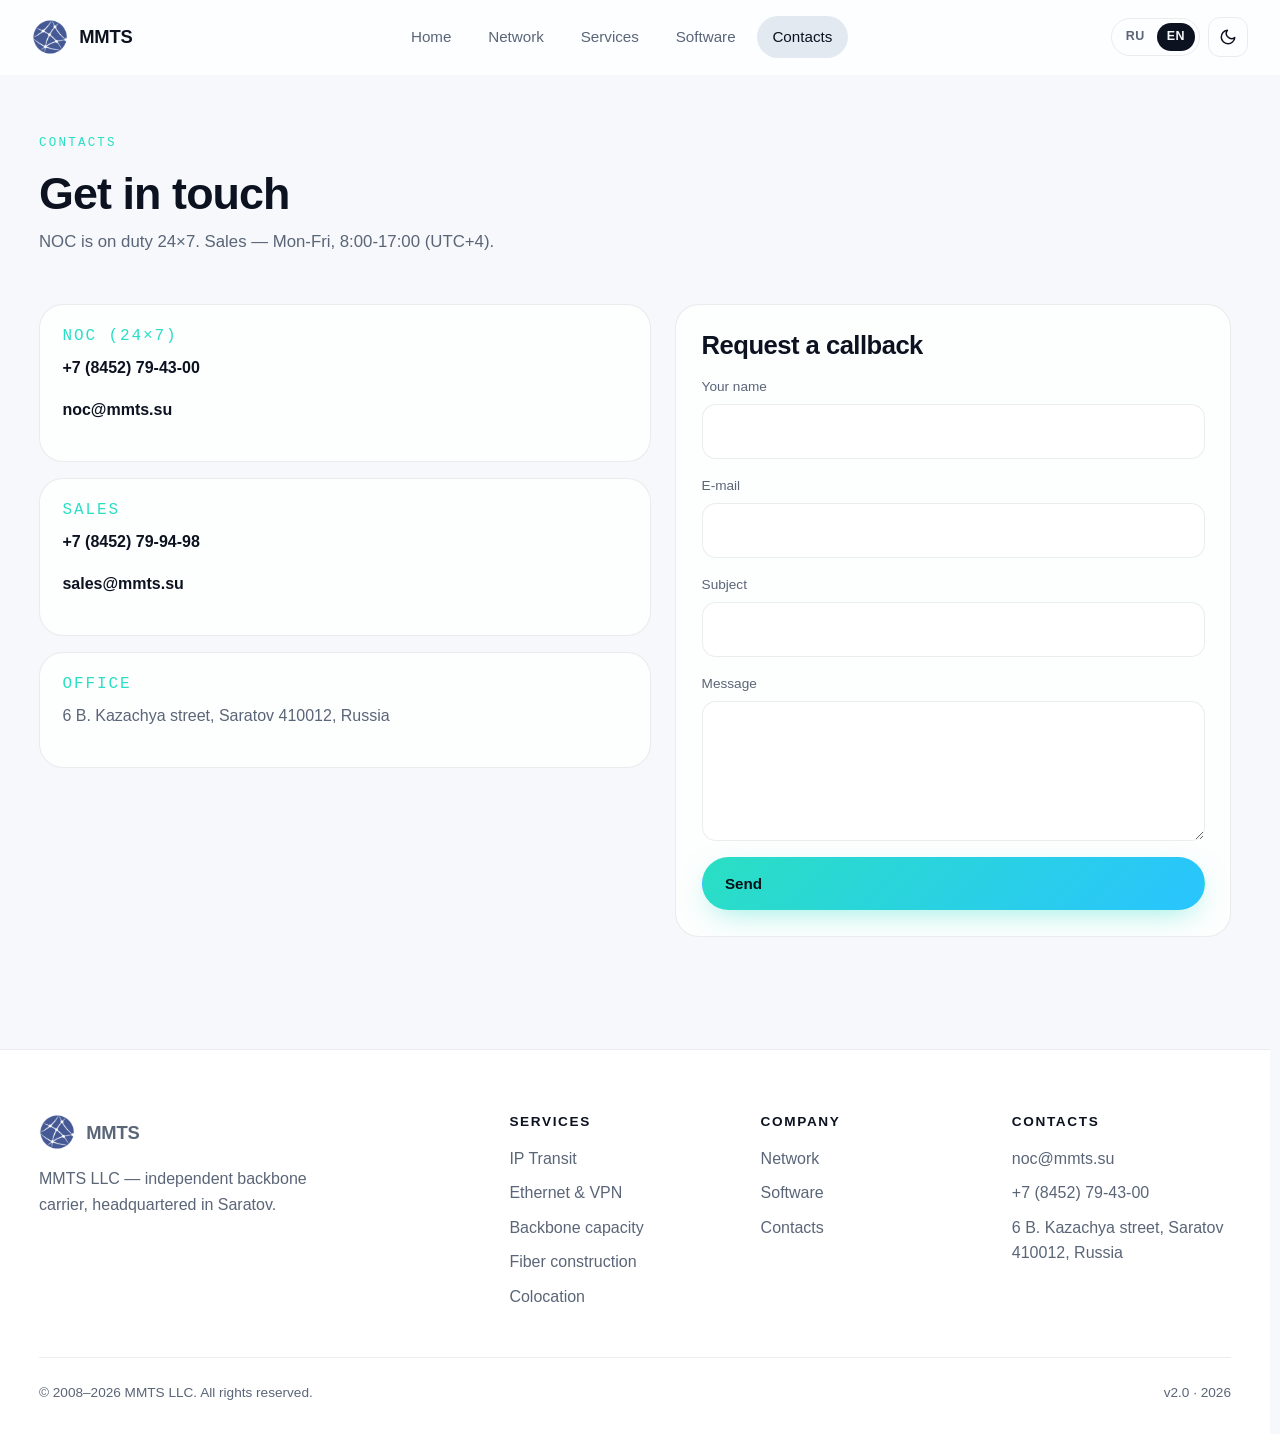
==== commit fcb99ea4: "Replace progress bars with a branded custom scrollbar - Removed assets/js/progress.js and dropped it" ====
--- a/contacts.html
+++ b/contacts.html
@@ -149,7 +149,6 @@
 
 <script defer src="assets/js/i18n.js"></script>
 <script defer src="assets/js/main.js"></script>
-<script defer src="assets/js/progress.js"></script>
 <script defer src="assets/js/contacts.js"></script>
 </body>
 </html>
--- a/assets/css/style.css
+++ b/assets/css/style.css
@@ -355,18 +355,15 @@
 @media (max-width: 720px) {
   .hero__globe { bottom: -52vw; width: 180vw; height: 180vw; }
 }
-/* On light theme: tighten the mask + add a soft vignette so text stays readable */
-[data-theme="light"] .hero__globe {
-  -webkit-mask-image: radial-gradient(ellipse 58% 48% at 50% 95%, #000 55%, transparent 82%);
-          mask-image: radial-gradient(ellipse 58% 48% at 50% 95%, #000 55%, transparent 82%);
-  opacity: 0.92;
-}
+/* On light theme: keep the same mask shape as dark (so the globe is visible),
+   add a soft top-of-globe vignette so the daytime Earth texture doesn't fight
+   with hero text directly above it. */
 [data-theme="light"] .hero::after {
   content: "";
   position: absolute; left: 0; right: 0; bottom: 0;
-  height: 35%; pointer-events: none; z-index: 1;
+  height: 30%; pointer-events: none; z-index: 1;
   background: linear-gradient(to top,
-    rgba(246, 248, 251, 0.55) 0%,
+    rgba(246, 248, 251, 0.40) 0%,
     rgba(246, 248, 251, 0)   100%);
 }
 [data-theme="light"] .hero__lead   { text-shadow: 0 1px 0 rgba(255,255,255,0.55); }
@@ -530,79 +527,63 @@
 }
 
 /* =========================================================
-   Page progress bars (scroll + load) + preloader
-   ========================================================= */
-.scroll-progress {
-  position: fixed; left: 0; right: 0; top: 0;
-  height: 3px;
-  z-index: calc(var(--z-nav) + 1);
-  pointer-events: none;
+   Custom scrollbars — branded, theme-aware, applied everywhere
+   (page + any element with overflow: auto/scroll).
+   Firefox uses scrollbar-width / scrollbar-color, WebKit/Blink/Safari
+   use the ::-webkit-scrollbar shadow tree.
+   ========================================================= */
+
+/* Firefox + modern Chromium */
+* {
+  scrollbar-width: thin;
+  scrollbar-color: var(--brand) transparent;
+}
+
+/* WebKit / Blink / Safari */
+*::-webkit-scrollbar {
+  width: 10px;
+  height: 10px;
   background: transparent;
 }
-.scroll-progress__fill {
-  height: 100%; width: 0;
-  background: linear-gradient(90deg, var(--brand) 0%, var(--brand-2) 50%, var(--brand-3) 100%);
-  box-shadow: 0 0 12px rgba(42, 223, 195, 0.55);
-  transform-origin: left center;
-  transition: width 80ms linear;
-  border-radius: 0 999px 999px 0;
-}
-
-/* Top page-load bar (NProgress-style, brand gradient) */
-.page-progress {
-  position: fixed; left: 0; right: 0; top: 0;
-  height: 3px;
-  z-index: calc(var(--z-overlay) + 5);
-  pointer-events: none;
-  opacity: 0;
-  transition: opacity 220ms ease-out;
-}
-.page-progress.is-active { opacity: 1; }
-.page-progress__fill {
-  height: 100%; width: 0;
-  background: linear-gradient(90deg, var(--brand) 0%, var(--brand-2) 60%, var(--brand-3) 100%);
-  box-shadow: 0 0 14px rgba(42, 223, 195, 0.65), 0 0 8px rgba(41, 196, 255, 0.45);
-  transition: width 280ms cubic-bezier(0.16, 1, 0.3, 1);
-}
-
-/* Full-screen preloader shown until first paint of the page */
-.preloader {
-  position: fixed; inset: 0;
-  z-index: calc(var(--z-modal) + 10);
-  display: grid; place-items: center;
-  background: var(--bg);
-  transition: opacity 480ms var(--ease-out), visibility 480ms;
-}
-.preloader.is-done { opacity: 0; visibility: hidden; pointer-events: none; }
-.preloader__inner { display: grid; place-items: center; gap: 1.4rem; }
-.preloader__logo {
-  width: 56px; height: 56px;
-  background: center / contain no-repeat url("../img/brand/mmts-icon.svg");
-  animation: preloaderPulse 1.6s ease-in-out infinite;
-  filter: drop-shadow(0 0 14px rgba(42, 223, 195, 0.45));
-}
-@keyframes preloaderPulse {
-  0%, 100% { transform: scale(1);   opacity: 1; }
-  50%      { transform: scale(.92); opacity: .7; }
-}
-.preloader__bar {
-  width: 200px; height: 3px;
-  background: var(--bg-3);
+*::-webkit-scrollbar-track {
+  background: transparent;
   border-radius: 999px;
-  overflow: hidden;
-  position: relative;
-}
-.preloader__bar::before {
-  content: ""; position: absolute; inset: 0;
-  width: 40%;
-  background: linear-gradient(90deg, transparent, var(--brand), transparent);
-  animation: preloaderSlide 1.2s linear infinite;
+}
+*::-webkit-scrollbar-thumb {
+  background: linear-gradient(180deg, var(--brand) 0%, var(--brand-2) 100%);
   border-radius: 999px;
-}
-@keyframes preloaderSlide {
-  from { transform: translateX(-120%); }
-  to   { transform: translateX(320%); }
-}
+  /* Carve a transparent gutter around the thumb so it looks slim & inset */
+  border: 2px solid transparent;
+  background-clip: padding-box;
+  box-shadow: inset 0 0 0 1px rgba(255, 255, 255, 0.06);
+  transition: background var(--t-fast);
+}
+*::-webkit-scrollbar-thumb:hover {
+  background: linear-gradient(180deg, var(--brand-2) 0%, var(--brand-3) 100%);
+  background-clip: padding-box;
+}
+*::-webkit-scrollbar-thumb:active {
+  background: linear-gradient(180deg, var(--brand-3) 0%, var(--brand) 100%);
+  background-clip: padding-box;
+}
+*::-webkit-scrollbar-corner { background: transparent; }
+
+/* Light theme: track gets a faint surface tint so the thumb reads */
+[data-theme="light"] *::-webkit-scrollbar-track {
+  background: rgba(10, 16, 28, 0.04);
+}
+
+/* Dark theme: subtle track */
+[data-theme="dark"] *::-webkit-scrollbar-track {
+  background: rgba(255, 255, 255, 0.03);
+}
+
+/* The page itself: keep the bar always visible (no fade) for ergonomics */
+html { scrollbar-gutter: stable; }
+
+/* Inputs / textareas — keep slim, no bulky thumb */
+.form__textarea::-webkit-scrollbar,
+.form__input::-webkit-scrollbar { width: 8px; height: 8px; }
 
 /* =========================================================
    Page transition (View Transitions API + JS fallback)
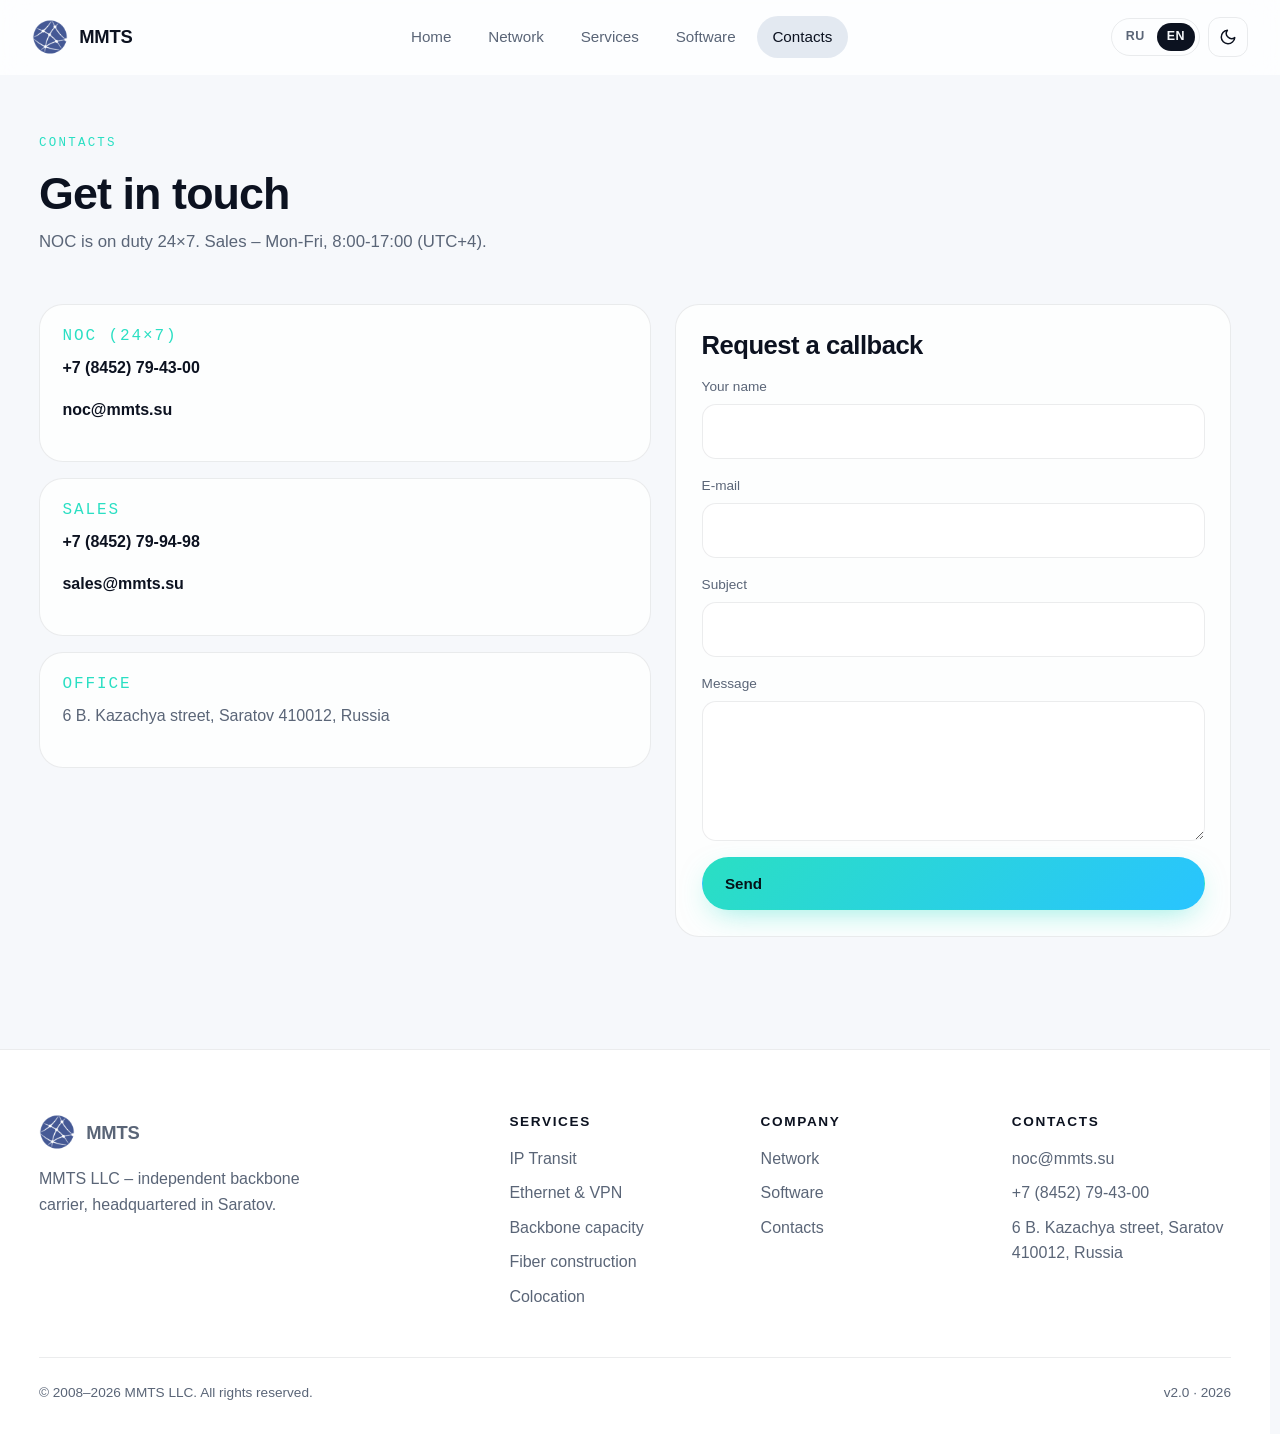
==== commit e7e1ec19: "Refine i18n legal naming and replace em dashes with en dashes" ====
--- a/contacts.html
+++ b/contacts.html
@@ -20,8 +20,8 @@
                  worker-src 'self' blob:;
                  upgrade-insecure-requests" />
 
-  <title data-i18n="meta.title.contacts">Контакты — MMTS</title>
-  <meta name="description" content="Contact MMTS — NOC 24/7, sales, office in Saratov." />
+  <title data-i18n="meta.title.contacts">Контакты – ООО «ММТС»</title>
+  <meta name="description" content="Contact MMTS LLC – NOC 24/7, sales, office in Saratov." />
 
   <link rel="icon" href="assets/img/brand/mmts-icon.svg" />
   <link rel="stylesheet" href="assets/css/style.css" />
@@ -65,8 +65,8 @@
     <div class="container">
       <header class="section__head reveal">
         <span class="section__eyebrow" data-i18n="nav.contacts">Контакты</span>
-        <h1 class="section__title" data-i18n="ctc.title">Связаться с MMTS</h1>
-        <p class="section__sub" data-i18n="ctc.sub">NOC работает 24×7. Коммерческий отдел — пн-пт, 8:00-17:00 (UTC+4).</p>
+        <h1 class="section__title" data-i18n="ctc.title">Связаться с ООО «ММТС»</h1>
+        <p class="section__sub" data-i18n="ctc.sub">NOC работает 24×7. Коммерческий отдел – пн-пт, 8:00-17:00 (UTC+4).</p>
       </header>
 
       <div class="ct-grid">
@@ -123,7 +123,7 @@
     <div class="footer__grid">
       <div>
         <div class="nav__brand" style="margin-bottom:1rem"><span class="nav__logo" aria-hidden="true"></span><span>MMTS</span></div>
-        <p data-i18n="ftr.aboutText" class="muted" style="max-width:32ch">MMTS LLC — независимый магистральный оператор.</p>
+        <p data-i18n="ftr.aboutText" class="muted" style="max-width:32ch">ООО «ММТС» – независимый магистральный оператор.</p>
       </div>
       <div><h4 data-i18n="ftr.services">Услуги</h4><ul>
         <li><a href="services.html#iptransit"  data-i18n="svc.iptransit.title">IP-транзит</a></li>
@@ -143,7 +143,7 @@
         <li class="muted" data-i18n="ctc.officeAddr">г. Саратов, 410012, ул. Большая Казачья, 6</li>
       </ul></div>
     </div>
-    <div class="footer__bottom"><span data-i18n="ftr.copy">© 2008–2026 ООО «МТТС». Все права защищены.</span><span class="muted">v2.0 · <span data-year>2026</span></span></div>
+    <div class="footer__bottom"><span data-i18n="ftr.copy">© 2008–2026 ООО «ММТС». Все права защищены.</span><span class="muted">v2.0 · <span data-year>2026</span></span></div>
   </div>
 </footer>
 
--- a/assets/css/style.css
+++ b/assets/css/style.css
@@ -1,5 +1,5 @@
 /* =========================================================
-   MMTS — Design System
+   MMTS – Design System
    Tokens, themes, layout, components, transitions, animations
    ========================================================= */
 
@@ -338,7 +338,7 @@
   .hero__metrics { grid-template-columns: repeat(2, 1fr); margin-top: 2.5rem; }
 }
 
-/* Hero globe — decorative; non-interactive so it never blocks scroll on mobile */
+/* Hero globe – decorative; non-interactive so it never blocks scroll on mobile */
 .hero__globe {
   position: absolute;
   left: 50%;
@@ -368,7 +368,7 @@
 }
 [data-theme="light"] .hero__lead   { text-shadow: 0 1px 0 rgba(255,255,255,0.55); }
 [data-theme="light"] .hero__eyebrow{ background: rgba(255,255,255,0.85); }
-/* Standalone (non-hero) globe used on /network — no mask, full visible disc */
+/* Standalone (non-hero) globe used on /network – no mask, full visible disc */
 .globe-stage {
   position: relative;
   width: 100%;
@@ -386,7 +386,7 @@
 @media (max-width: 700px) { .globe-stage { min-height: 0; } }
 
 .globe-html-label {
-  /* Always light text on a dark pill — readable over both dark and light Earth textures */
+  /* Always light text on a dark pill – readable over both dark and light Earth textures */
   color: #ffffff;
   font-family: var(--font-sans);
   font-size: 11.5px;
@@ -527,7 +527,7 @@
 }
 
 /* =========================================================
-   Custom scrollbars — branded, theme-aware, applied everywhere
+   Custom scrollbars – branded, theme-aware, applied everywhere
    (page + any element with overflow: auto/scroll).
    Firefox uses scrollbar-width / scrollbar-color, WebKit/Blink/Safari
    use the ::-webkit-scrollbar shadow tree.
@@ -581,7 +581,7 @@
 /* The page itself: keep the bar always visible (no fade) for ergonomics */
 html { scrollbar-gutter: stable; }
 
-/* Inputs / textareas — keep slim, no bulky thumb */
+/* Inputs / textareas – keep slim, no bulky thumb */
 .form__textarea::-webkit-scrollbar,
 .form__input::-webkit-scrollbar { width: 8px; height: 8px; }
 
